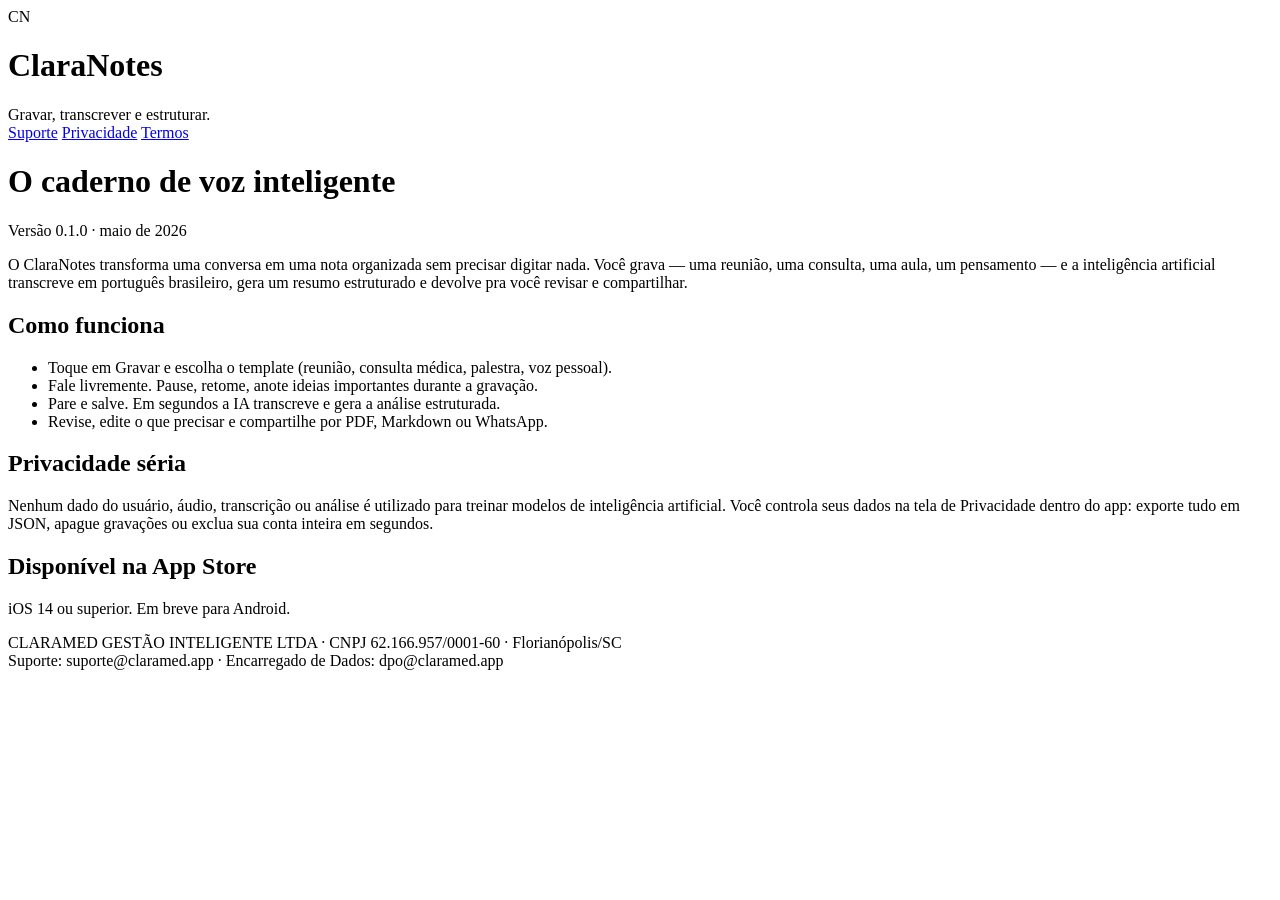
==== index.html @ 6802944e "add index.html" ====
<!doctype html>
<html lang="pt-BR">
<head>
<meta charset="utf-8">
<meta name="viewport" content="width=device-width,initial-scale=1">
<title>ClaraNotes</title>
<link rel="stylesheet" href="_layout.css">
</head>
<body>
<header>
  <div class="logo">CN</div>
  <div>
    <h1>ClaraNotes</h1>
    <div class="sub">Gravar, transcrever e estruturar.</div>
  </div>
</header>
<nav>
  <a href="suporte.html">Suporte</a>
  <a href="privacidade.html">Privacidade</a>
  <a href="termos.html">Termos</a>
</nav>
<main>
  <h1>O caderno de voz inteligente</h1>
  <p class="updated">Versão 0.1.0 · maio de 2026</p>
  <p>O ClaraNotes transforma uma conversa em uma nota organizada sem precisar digitar nada. Você grava — uma reunião, uma consulta, uma aula, um pensamento — e a inteligência artificial transcreve em português brasileiro, gera um resumo estruturado e devolve pra você revisar e compartilhar.</p>
  <h2>Como funciona</h2>
  <ul>
    <li>Toque em Gravar e escolha o template (reunião, consulta médica, palestra, voz pessoal).</li>
    <li>Fale livremente. Pause, retome, anote ideias importantes durante a gravação.</li>
    <li>Pare e salve. Em segundos a IA transcreve e gera a análise estruturada.</li>
    <li>Revise, edite o que precisar e compartilhe por PDF, Markdown ou WhatsApp.</li>
  </ul>
  <h2>Privacidade séria</h2>
  <p>Nenhum dado do usuário, áudio, transcrição ou análise é utilizado para treinar modelos de inteligência artificial. Você controla seus dados na tela de Privacidade dentro do app: exporte tudo em JSON, apague gravações ou exclua sua conta inteira em segundos.</p>
  <h2>Disponível na App Store</h2>
  <p>iOS 14 ou superior. Em breve para Android.</p>
</main>
<footer>
  CLARAMED GESTÃO INTELIGENTE LTDA · CNPJ 62.166.957/0001-60 · Florianópolis/SC<br>
  Suporte: suporte@claramed.app · Encarregado de Dados: dpo@claramed.app
</footer>
</body>
</html>
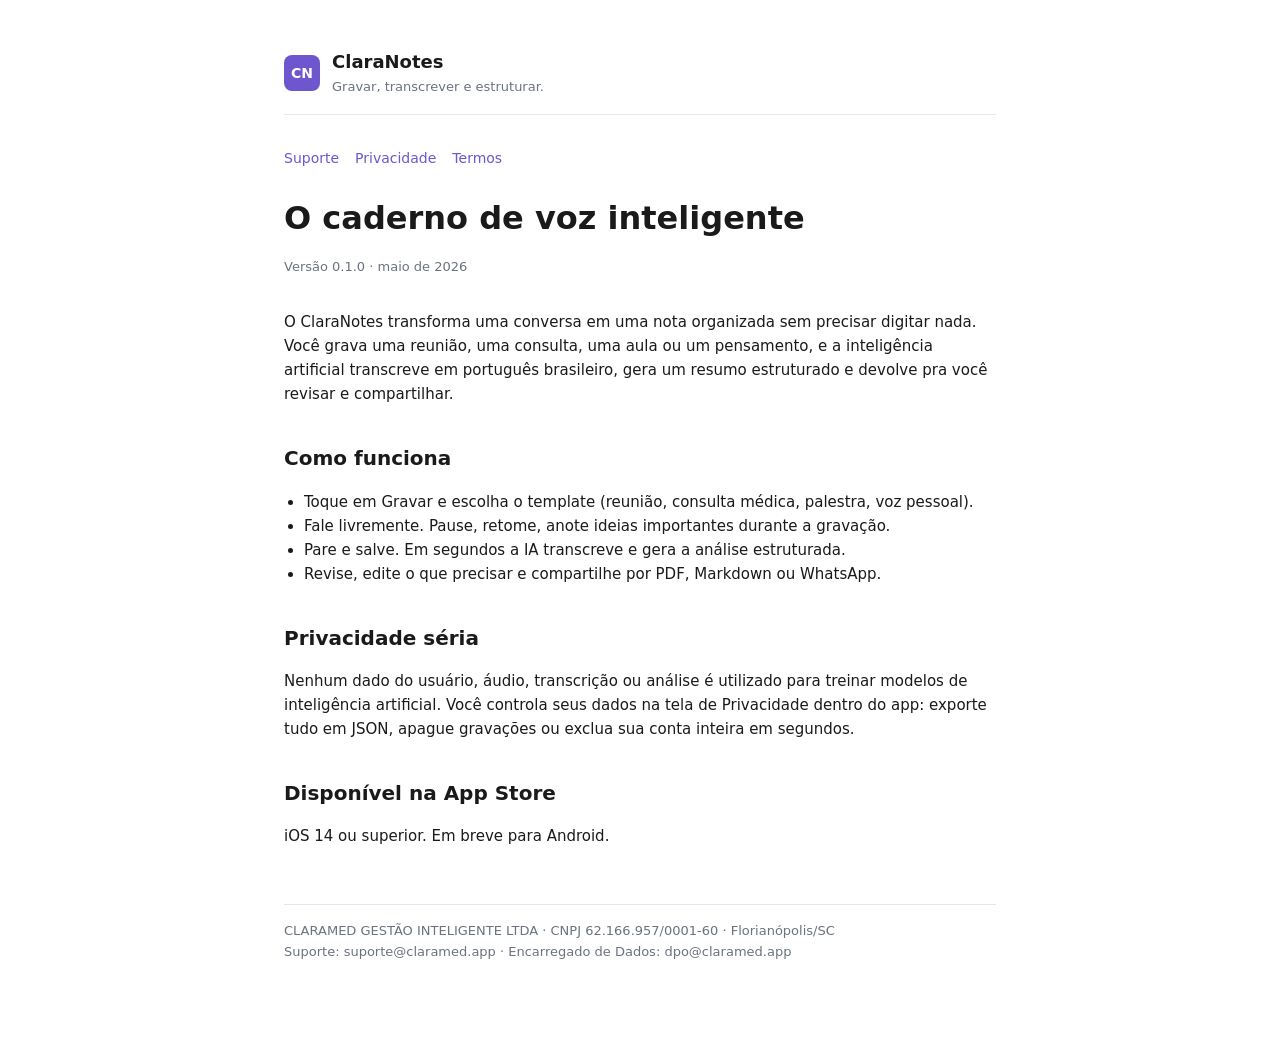
==== commit 12950cb1: "fix index.html" ====
--- a/index.html
+++ b/index.html
@@ -22,7 +22,7 @@
 <main>
   <h1>O caderno de voz inteligente</h1>
   <p class="updated">Versão 0.1.0 · maio de 2026</p>
-  <p>O ClaraNotes transforma uma conversa em uma nota organizada sem precisar digitar nada. Você grava — uma reunião, uma consulta, uma aula, um pensamento — e a inteligência artificial transcreve em português brasileiro, gera um resumo estruturado e devolve pra você revisar e compartilhar.</p>
+  <p>O ClaraNotes transforma uma conversa em uma nota organizada sem precisar digitar nada. Você grava uma reunião, uma consulta, uma aula ou um pensamento, e a inteligência artificial transcreve em português brasileiro, gera um resumo estruturado e devolve pra você revisar e compartilhar.</p>
   <h2>Como funciona</h2>
   <ul>
     <li>Toque em Gravar e escolha o template (reunião, consulta médica, palestra, voz pessoal).</li>
--- a/_layout.css
+++ b/_layout.css
@@ -0,0 +1,16 @@
+:root { --primary: #6E56CF; --text: #1a1a1a; --muted: #6b7280; --bg: #fff; --border: #e5e7eb; }
+* { box-sizing: border-box; }
+body { font-family: -apple-system, BlinkMacSystemFont, "Inter", system-ui, sans-serif; max-width: 760px; margin: 0 auto; padding: 48px 24px 80px; line-height: 1.6; color: var(--text); background: var(--bg); }
+header { border-bottom: 1px solid var(--border); padding-bottom: 16px; margin-bottom: 32px; display: flex; align-items: center; gap: 12px; }
+.logo { width: 36px; height: 36px; background: var(--primary); border-radius: 8px; display: grid; place-items: center; color: white; font-weight: 800; font-size: 14px; }
+header h1 { margin: 0; font-size: 18px; font-weight: 700; }
+header .sub { color: var(--muted); font-size: 13px; }
+nav { display: flex; gap: 16px; flex-wrap: wrap; margin-bottom: 24px; font-size: 14px; }
+nav a { color: var(--primary); text-decoration: none; }
+nav a:hover { text-decoration: underline; }
+main h1 { font-size: 32px; margin: 0 0 8px; }
+main .updated { color: var(--muted); font-size: 13px; margin-bottom: 32px; }
+main h2 { font-size: 20px; margin-top: 36px; margin-bottom: 12px; }
+main p, main li { font-size: 15px; }
+main ul { padding-left: 20px; }
+footer { border-top: 1px solid var(--border); margin-top: 56px; padding-top: 16px; font-size: 13px; color: var(--muted); }
